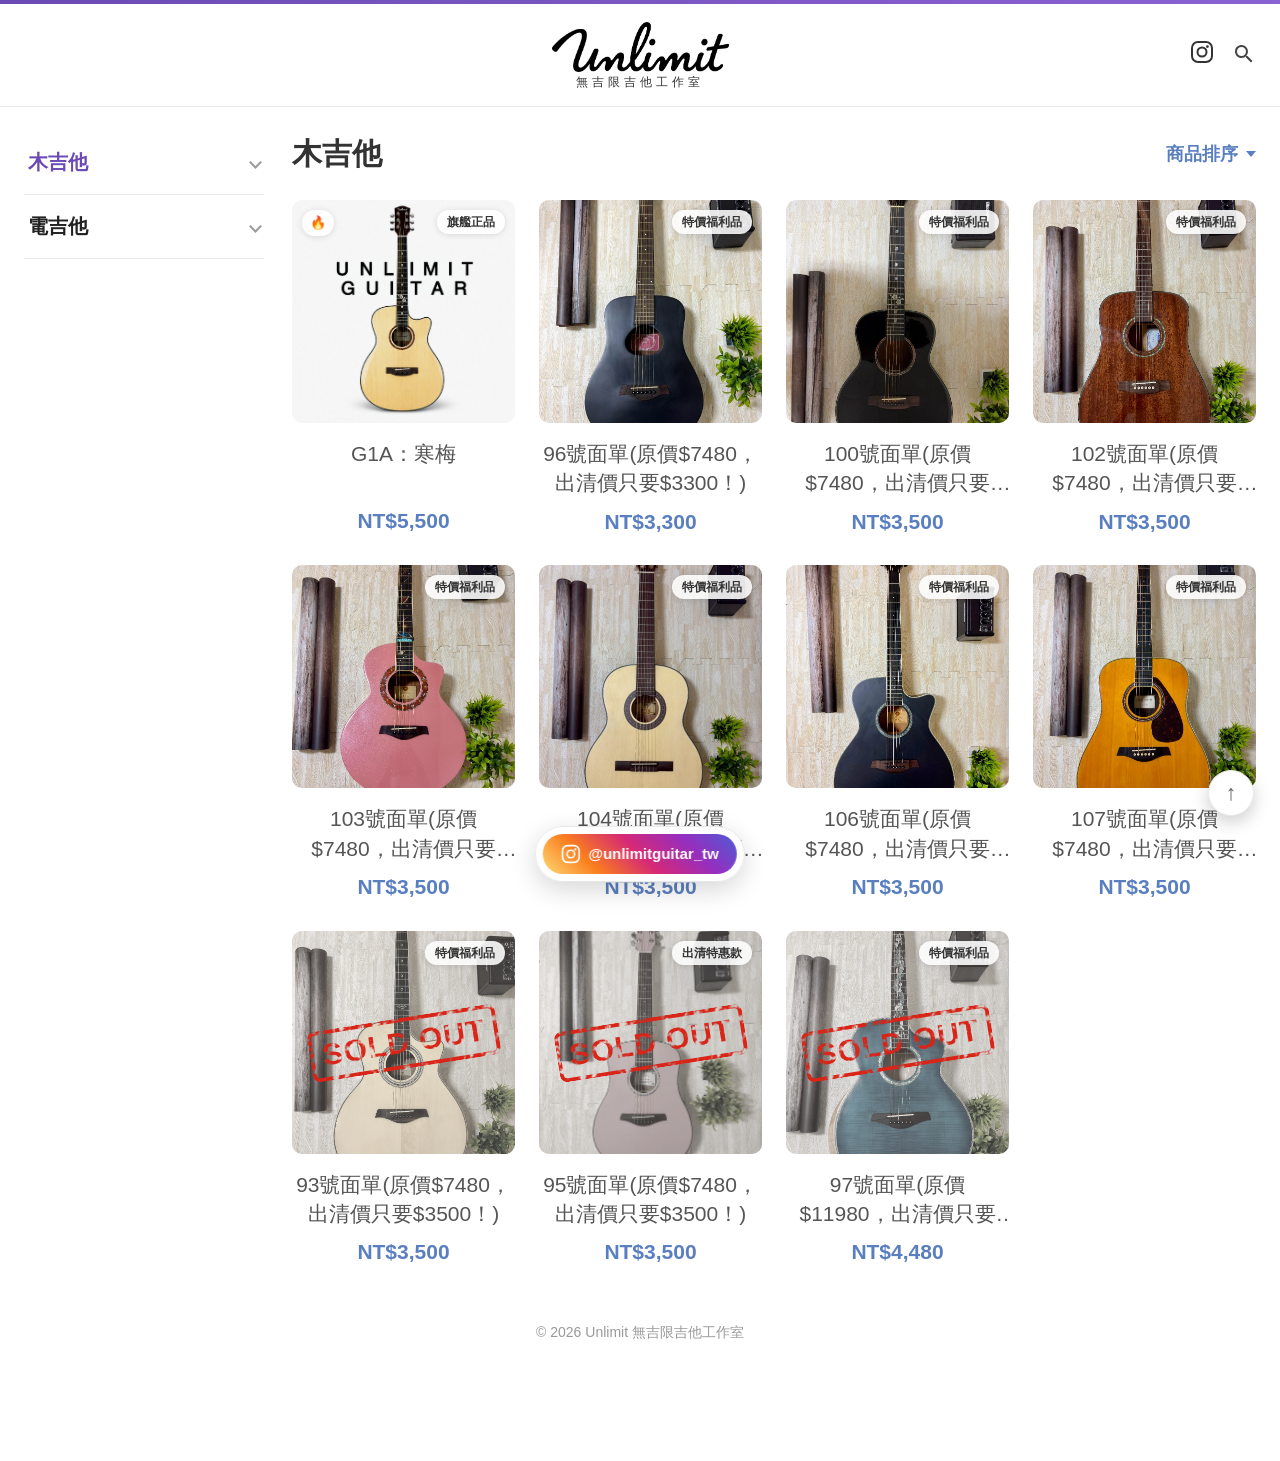
==== index.html @ d46586f3 "更新公開網站 (6c6b49b)" ====
<!DOCTYPE html>
<html lang="zh-Hant">
<head>
<meta charset="UTF-8">
<meta name="viewport" content="width=device-width, initial-scale=1.0">
<meta http-equiv="Cache-Control" content="no-store, must-revalidate">
<meta http-equiv="Pragma" content="no-cache">
<title>Unlimit｜吉他專賣</title>
<link rel="preconnect" href="https://fonts.googleapis.com">
<link rel="preconnect" href="https://fonts.gstatic.com" crossorigin>
<link href="https://fonts.googleapis.com/css2?family=Pacifico&family=Dancing+Script:wght@700&display=swap" rel="stylesheet">
<link rel="stylesheet" href="style.css?v=13">
</head>
<body>

<!-- 最上方紫色細線 -->
<div class="top-accent"></div>

<!-- ===== 頁首 Header ===== -->
<header class="site-header">
  <div class="header-inner">
    <!-- 中央 Logo -->
    <a href="#" class="logo">
      <img src="logo.png" alt="Unlimit" class="logo-img"
           onerror="this.style.display='none';this.nextElementSibling.style.display='block'">
      <span class="logo-main" style="display:none">Unlimit</span>
      <span class="logo-sub">無吉限吉他工作室</span>
    </a>

    <!-- 右上角圖示 -->
    <div class="header-icons">
      <a class="icon-btn" href="https://www.instagram.com/unlimitguitar_tw/" target="_blank" rel="noopener" title="Instagram">
        <svg viewBox="0 0 24 24"><rect x="2" y="2" width="20" height="20" rx="6" fill="none" stroke="currentColor" stroke-width="2"/><circle cx="12" cy="12" r="4.5" fill="none" stroke="currentColor" stroke-width="2"/><circle cx="17.4" cy="6.6" r="1.4" fill="currentColor"/></svg>
      </a>
      <button class="icon-btn" type="button" title="搜尋" id="searchBtn"
              aria-label="搜尋商品" aria-expanded="false" aria-controls="searchPanel">
        <svg viewBox="0 0 24 24"><path d="M15.5 14h-.8l-.3-.3a6.5 6.5 0 10-.7.7l.3.3v.8l5 5 1.5-1.5-5-5zm-6 0a4.5 4.5 0 110-9 4.5 4.5 0 010 9z"/></svg>
      </button>
    </div>
  </div>

  <div class="search-panel" id="searchPanel" hidden>
    <label for="searchInput">搜尋商品</label>
    <input id="searchInput" type="search" placeholder="輸入商品名稱、品牌或介紹關鍵字"
           autocomplete="off" enterkeyhint="search">
    <button type="button" id="searchClear">清除</button>
  </div>

</header>

<!-- ===== 主體 ===== -->
<div class="layout">

  <!-- 左側分類 Sidebar：只保留 木吉他 與 電吉他 -->
  <aside class="sidebar">
    <ul class="cat-list">
      <li class="active"><button>木吉他 <i class="chev"></i></button></li>
      <li><button>電吉他 <i class="chev"></i></button></li>
    </ul>
  </aside>

  <!-- 右側主內容 -->
  <main class="content">
    <div class="content-head">
      <h1 id="pageTitle">木吉他</h1>
      <div class="content-controls">
        <div class="sort-wrap">
          <button class="sort-btn" id="sortBtn">商品排序 <i class="caret"></i></button>
          <div class="sort-menu" id="sortMenu">
            <p class="sort-menu-title">商品排序</p>
            <button data-sort="num">商品編號：由小到大</button>
            <button data-sort="new">上架時間：由新到舊</button>
            <button data-sort="old">上架時間：由舊到新</button>
            <button data-sort="price-desc">價格：由高至低</button>
            <button data-sort="price-asc">價格：由低至高</button>
          </div>
        </div>
      </div>
    </div>

    <!-- 商品格 Grid -->
    <div class="product-grid" id="productGrid"><!-- JS 產生 --></div>
  </main>
</div>

<!-- ===== 頁尾 ===== -->
<!-- ===== 聯絡我們（漂浮在底端的精簡列） ===== -->
<div class="contact-bar" id="contact">
  <a class="cb-ig" href="https://www.instagram.com/unlimitguitar_tw/" target="_blank" rel="noopener">
    <svg viewBox="0 0 24 24" aria-hidden="true"><rect x="2" y="2" width="20" height="20" rx="6" fill="none" stroke="currentColor" stroke-width="2"/><circle cx="12" cy="12" r="4.5" fill="none" stroke="currentColor" stroke-width="2"/><circle cx="17.4" cy="6.6" r="1.4" fill="currentColor"/></svg>
    <span>@unlimitguitar_tw</span>
  </a>
</div>

<footer class="site-footer">
  <p>© 2026 Unlimit 無吉限吉他工作室</p>
</footer>

<!-- 商品詳情彈窗 -->
<div class="modal" id="detailModal">
  <div class="modal-box">
    <button class="modal-close" id="modalClose">×</button>
    <div class="modal-img" id="modalImg"></div>
    <div class="modal-info">
      <span class="modal-brand" id="modalBrand"></span>
      <h2 id="modalName"></h2>
      <p class="modal-price" id="modalPrice"></p>
      <p class="modal-desc" id="modalDesc"></p>
    </div>
  </div>
</div>

<!-- 右下角浮動按鈕 -->
<button class="float-top" id="toTop" title="回到頂端">↑</button>

<script src="db.js?v=3"></script>
<script src="data.js?v=5"></script>
<script src="app.js?v=13"></script>
</body>
</html>
---- style.css ----
/* ===== 基本設定 ===== */
* { margin: 0; padding: 0; box-sizing: border-box; }
:root{
  --purple:#6c4ab6;
  --ink:#333;
  --gray:#777;
  --line:#e8e8e8;
  --price:#5a7fc0;
  --bg:#fff;
}
body{
  font-family:"Noto Sans TC","PingFang TC","Microsoft JhengHei",sans-serif;
  color:var(--ink);
  background:var(--bg);
  line-height:1.5;
}
a{ color:inherit; text-decoration:none; }
button{ font-family:inherit; cursor:pointer; border:none; background:none; }

/* 最上方紫色細線 */
.top-accent{ height:4px; background:linear-gradient(90deg,#6c4ab6,#8a63d2); }

/* ===== Header ===== */
.site-header{ background:#fff; border-bottom:1px solid var(--line); position:sticky; top:0; z-index:50; }
.header-inner{
  position:relative; display:flex; justify-content:center; align-items:center;
  padding:18px 24px;
}
.logo{ text-align:center; line-height:1; }
.logo-img{ display:block; height:50px; width:auto; max-width:240px; margin:0 auto; object-fit:contain; }
.logo-main{
  display:block; font-weight:400; color:#000; letter-spacing:1px; font-size:34px;
  font-family:"Pacifico","Dancing Script","Brush Script MT",cursive;
}
.logo-sub{ display:block; font-size:12px; color:#333; letter-spacing:4px; margin-top:4px; }

.header-icons{ position:absolute; right:24px; display:flex; gap:18px; }
.icon-btn svg{ width:24px; height:24px; fill:#444; transition:fill .15s; }
.icon-btn:hover svg{ fill:var(--purple); }
.search-panel{
  display:flex; align-items:center; gap:10px; max-width:720px; margin:0 auto; padding:0 24px 16px;
}
.search-panel[hidden]{ display:none; }
.search-panel label{
  position:absolute; width:1px; height:1px; padding:0; margin:-1px; overflow:hidden;
  clip:rect(0,0,0,0); white-space:nowrap; border:0;
}
.search-panel input{
  flex:1; min-width:0; border:1px solid #d7d1e4; border-radius:999px; padding:11px 16px;
  font:inherit; color:var(--ink); background:#fff; outline:none;
}
.search-panel input:focus{ border-color:var(--purple); box-shadow:0 0 0 3px rgba(108,74,182,.12); }
.search-panel button{
  flex-shrink:0; color:var(--purple); font-weight:700; padding:9px 8px;
}

/* 主導覽列 */
.main-nav{ border-top:1px solid var(--line); }
.main-nav ul{
  list-style:none; display:flex; flex-wrap:wrap; justify-content:center;
  gap:6px 30px; padding:14px 24px; max-width:1200px; margin:0 auto;
}
.main-nav a{
  font-size:18px; font-weight:700; color:#2b2b2b; display:flex; align-items:center; gap:6px;
  padding:6px 2px;
}
.main-nav a:hover{ color:var(--purple); }
.main-nav li:first-child a{ font-weight:800; }

.caret{ width:0; height:0; border-left:5px solid transparent; border-right:5px solid transparent; border-top:6px solid currentColor; display:inline-block; }

/* ===== Layout ===== */
.layout{ display:flex; max-width:1320px; margin:0 auto; padding:24px; gap:28px; align-items:flex-start; }

/* 左側分類 */
.sidebar{ width:240px; flex-shrink:0; }
.cat-list{ list-style:none; }
.cat-list li{ border-bottom:1px solid var(--line); }
.cat-list button{
  width:100%; display:flex; justify-content:space-between; align-items:center;
  padding:18px 4px; font-size:20px; font-weight:700; color:#222; text-align:left;
}
.cat-list li.active button{ color:var(--purple); }
.cat-list button:hover{ color:var(--purple); }
.chev{ width:9px; height:9px; border-right:2px solid #999; border-bottom:2px solid #999; transform:rotate(45deg); }

/* ===== 主內容 ===== */
.content{ flex:1; min-width:0; }
.content-head{ display:flex; justify-content:space-between; align-items:center; flex-wrap:wrap; gap:12px; margin-bottom:24px; }
.content-head h1{ font-size:30px; font-weight:800; }
.content-controls{ display:flex; align-items:center; gap:28px; }

.sort-wrap{ position:relative; }
.sort-btn{ color:var(--price); font-size:18px; font-weight:600; display:flex; align-items:center; gap:8px; }
.sort-menu{
  position:absolute; right:0; top:130%; width:230px; background:#fff;
  box-shadow:0 8px 30px rgba(0,0,0,.15); border-radius:6px; padding:18px 0; display:none; z-index:40;
}
.sort-menu.open{ display:block; }
.sort-menu-title{ font-weight:700; padding:6px 22px 14px; font-size:16px; }
.sort-menu button{ display:block; width:100%; text-align:left; padding:12px 22px; font-size:15px; color:#444; }
.sort-menu button:hover{ background:#f5f2fb; color:var(--purple); }

.per-page{ font-size:18px; color:#444; display:flex; align-items:center; gap:8px; }
.per-page strong{ font-weight:800; }

/* 商品格 */
.product-grid{ display:grid; grid-template-columns:repeat(4,1fr); gap:28px 24px; }
.product-empty{ grid-column:1/-1; color:#888; padding:28px 4px; text-align:center; }
.card{ cursor:pointer; }
.card:focus-visible{ outline:3px solid rgba(108,74,182,.35); outline-offset:4px; border-radius:10px; }
.card-img{
  width:100%; aspect-ratio:1/1; border-radius:10px; overflow:hidden;
  background:#efe9e1; display:flex; align-items:center; justify-content:center;
  position:relative; transition:transform .2s, box-shadow .2s;
}
.card-img img{
  width:100%; height:100%; object-fit:cover; object-position:center; display:block;
}
.card:hover .card-img{ transform:translateY(-4px); box-shadow:0 10px 24px rgba(0,0,0,.12); }
.card-img svg{ width:62%; height:62%; }
.card-tag{
  position:absolute; top:10px; right:10px; font-size:12px; font-weight:700; color:#333;
  background:rgba(255,255,255,.88); padding:3px 10px; border-radius:999px;
  box-shadow:0 1px 6px rgba(0,0,0,.12);
}
.card-pin{
  position:absolute; top:10px; left:10px; font-size:13px;
  background:rgba(255,255,255,.88); padding:3px 8px; border-radius:999px;
  box-shadow:0 1px 6px rgba(0,0,0,.12);
}

/* 已售出：照片轉灰 + 斜放的紅色 SOLD OUT 印章（SVG 噪點遮罩做出磨損感） */
.is-sold img{ filter:grayscale(.7) opacity(.75); }
.is-sold svg{ opacity:.45; }
.sold-strip{
  position:absolute; left:50%; top:50%;
  transform:translate(-50%,-50%) rotate(-9deg);
  color:#d92418; border:3px solid #d92418; border-radius:9px;
  font-family:"Arial Black","Arial Bold",Arial,sans-serif;
  font-weight:900; font-size:26px; letter-spacing:1px; line-height:1;
  padding:8px 12px; white-space:nowrap; z-index:2; pointer-events:none;
  -webkit-mask-image:url("data:image/svg+xml,%3Csvg%20xmlns='http://www.w3.org/2000/svg'%20width='240'%20height='100'%3E%3Cfilter%20id='n'%3E%3CfeTurbulence%20type='fractalNoise'%20baseFrequency='0.12'%20numOctaves='3'%20seed='4'/%3E%3CfeColorMatrix%20type='matrix'%20values='0%200%200%200%201%200%200%200%200%201%200%200%200%200%201%206%200%200%200%20-1.8'/%3E%3C/filter%3E%3Crect%20width='240'%20height='100'%20filter='url(%23n)'/%3E%3C/svg%3E");
  mask-image:url("data:image/svg+xml,%3Csvg%20xmlns='http://www.w3.org/2000/svg'%20width='240'%20height='100'%3E%3Cfilter%20id='n'%3E%3CfeTurbulence%20type='fractalNoise'%20baseFrequency='0.12'%20numOctaves='3'%20seed='4'/%3E%3CfeColorMatrix%20type='matrix'%20values='0%200%200%200%201%200%200%200%200%201%200%200%200%200%201%206%200%200%200%20-1.8'/%3E%3C/filter%3E%3Crect%20width='240'%20height='100'%20filter='url(%23n)'/%3E%3C/svg%3E");
  -webkit-mask-size:cover; mask-size:cover;
}
/* 印章大小跟著照片框縮放（佔寬約九成），新舊手機/電腦都適用 */
.card-img, .modal-img, .ac-img{ container-type:inline-size; }
@supports (font-size: 1cqw){
  .sold-strip{
    font-size:13.5cqw; letter-spacing:0.5cqw;
    border-width:2.1cqw; border-radius:3.4cqw; padding:2.8cqw 4cqw;
  }
}
.card-name{ text-align:center; margin-top:16px; font-size:21px; color:#555; line-height:1.4; min-height:58px;
  display:-webkit-box; -webkit-line-clamp:2; -webkit-box-orient:vertical; overflow:hidden; }
.card-price{ text-align:center; margin-top:8px; font-size:21px; font-weight:800; color:var(--price); }

/* ===== Footer ===== */
/* 聯絡我們（漂浮在底端的精簡列） */
.contact-bar{
  position:fixed; left:50%; transform:translateX(-50%); bottom:18px; z-index:70;
  display:flex; align-items:center;
  background:rgba(255,255,255,.96); backdrop-filter:blur(6px);
  border:1px solid var(--line); border-radius:999px;
  padding:7px; box-shadow:0 8px 26px rgba(0,0,0,.16);
  max-width:calc(100% - 32px);
}
.cb-ig{
  display:inline-flex; align-items:center; gap:8px; padding:9px 18px; border-radius:999px;
  color:#fff; font-size:15px; font-weight:700; white-space:nowrap;
  background:linear-gradient(45deg,#feda75,#fa7e1e,#d62976,#962fbf,#4f5bd5);
  transition:filter .15s;
}
.cb-ig:hover{ filter:brightness(1.06); }
.cb-ig svg{ width:20px; height:20px; }

.site-footer{ text-align:center; padding:30px 24px; color:#999; font-size:14px; }
body{ padding-bottom:88px; }

/* 浮動按鈕 */
.float-chat,.float-top{ position:fixed; right:26px; z-index:60; border-radius:50%; box-shadow:0 6px 18px rgba(0,0,0,.2); }
.float-chat{ bottom:30px; width:58px; height:58px; background:#3b9ae1; display:flex; align-items:center; justify-content:center; }
.float-chat svg{ width:28px; height:28px; fill:#fff; }
.float-top{ bottom:84px; width:46px; height:46px; background:#fff; border:1px solid var(--line); font-size:22px; color:#666; }
.float-top:hover{ color:var(--purple); }

/* ===== 商品詳情彈窗 ===== */
.admin-link{ display:flex; align-items:center; font-size:14px; font-weight:700; color:#888; border:1px solid var(--line); border-radius:6px; padding:4px 8px; }
.admin-link:hover{ color:var(--purple); border-color:var(--purple); }
.modal{ position:fixed; inset:0; background:rgba(0,0,0,.5); display:none; align-items:center; justify-content:center; z-index:100; padding:20px; }
.modal.open{ display:flex; }
.modal-box{ background:#fff; border-radius:14px; max-width:780px; width:100%; position:relative; max-height:90vh; overflow:auto; display:flex; }
.modal-close{ position:absolute; top:8px; right:16px; font-size:32px; color:#999; line-height:1; background:none; border:none; z-index:2; }
.modal-close:hover{ color:#333; }
.modal-img{ flex:0 0 46%; background:#efe9e1; display:flex; align-items:center; justify-content:center; min-height:300px; position:relative; overflow:hidden; }
.gal-btn{
  position:absolute; top:50%; transform:translateY(-50%); width:38px; height:38px; border-radius:50%;
  background:rgba(255,255,255,.92); color:#333; font-size:24px; line-height:1;
  box-shadow:0 2px 10px rgba(0,0,0,.18); display:flex; align-items:center; justify-content:center;
}
.gal-btn:hover{ background:#fff; color:var(--purple); }
.gal-prev{ left:10px; }
.gal-next{ right:10px; }
.gal-dots{ position:absolute; bottom:10px; left:0; right:0; display:flex; justify-content:center; gap:7px; }
.gal-dots span{ width:8px; height:8px; border-radius:50%; background:rgba(255,255,255,.7); border:1px solid rgba(0,0,0,.15); }
.gal-dots span.on{ background:var(--purple); border-color:var(--purple); }
.modal-img svg{ width:70%; }
.modal-img img{ width:100%; height:100%; object-fit:cover; }
.modal-info{ flex:1; padding:34px 30px; }
.modal-brand{ display:inline-block; font-size:14px; font-weight:700; color:#fff; background:var(--purple); padding:3px 12px; border-radius:999px; }
.modal-info h2{ font-size:24px; margin:14px 0 10px; line-height:1.4; }
.modal-price{ font-size:26px; font-weight:800; color:var(--price); margin-bottom:18px; }
.modal-desc{ font-size:16px; color:#555; line-height:1.8; white-space:pre-wrap; }
@media(max-width:620px){
  .modal{ align-items:flex-end; padding:0; }
  .modal-box{
    flex-direction:column; max-width:none; border-radius:18px 18px 0 0;
    max-height:90vh; animation:sheetUp .22s ease;
  }
  .modal-img{ flex:none; min-height:210px; }
  .modal-info{ padding:24px 22px 36px; }
  .modal-info h2{ font-size:20px; }
  .modal-price{ font-size:22px; }
}
@keyframes sheetUp{ from{ transform:translateY(48px); opacity:.5; } to{ transform:translateY(0); opacity:1; } }

/* ===== RWD（手機優先） ===== */
@media(max-width:1100px){ .product-grid{ grid-template-columns:repeat(3,1fr); } }
@media(max-width:860px){
  .layout{ flex-direction:column; padding:14px 16px; gap:14px; }
  .header-inner{ padding:12px 16px; }
  .search-panel{ padding:0 16px 12px; }
  .logo-img{ height:38px; }
  .logo-sub{ font-size:11px; letter-spacing:3px; margin-top:3px; }

  /* 分類改成橫向膠囊按鈕 */
  .sidebar{ width:100%; }
  .cat-list{ display:flex; gap:10px; }
  .cat-list li{ flex:1; border-bottom:none; }
  .cat-list button{
    justify-content:center; padding:12px 6px; font-size:17px;
    border:1.5px solid var(--line); border-radius:999px; color:#555;
  }
  .cat-list li.active button{ background:#f3eefc; border-color:var(--purple); }
  .chev{ display:none; }

  .content-head{ margin-bottom:16px; }
  .content-head h1{ font-size:24px; }
  .product-grid{ grid-template-columns:repeat(2,1fr); gap:20px 12px; }
  .card-img{ border-radius:12px; }
  .card-name{ font-size:15px; min-height:44px; margin-top:10px; }
  .card-price{ font-size:17px; margin-top:5px; }
}
@media(max-width:520px){
  .product-grid{ gap:18px 10px; }
  .card-name{ font-size:14px; min-height:40px; }
  .card-price{ font-size:16px; }
}
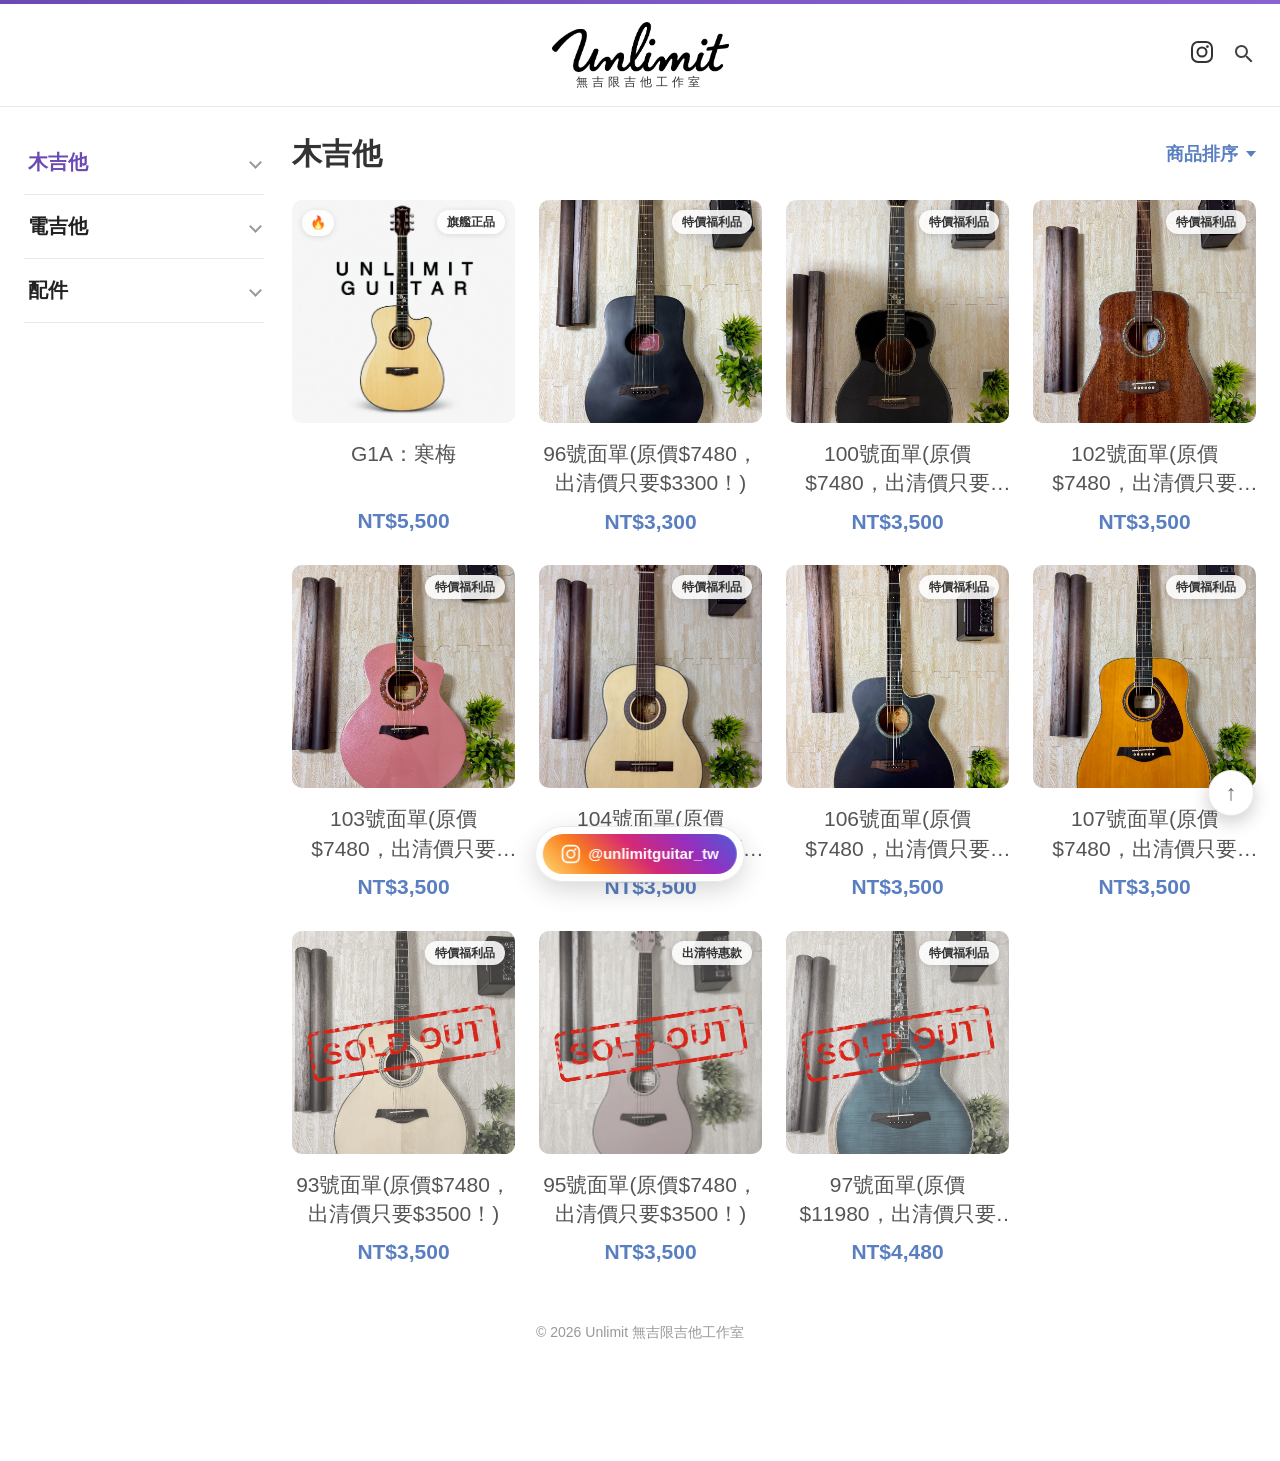
==== commit 93496f6c: "更新公開網站 (f50a457)" ====
--- a/index.html
+++ b/index.html
@@ -51,11 +51,12 @@
 <!-- ===== 主體 ===== -->
 <div class="layout">
 
-  <!-- 左側分類 Sidebar：只保留 木吉他 與 電吉他 -->
+  <!-- 商品分類 -->
   <aside class="sidebar">
     <ul class="cat-list">
-      <li class="active"><button>木吉他 <i class="chev"></i></button></li>
-      <li><button>電吉他 <i class="chev"></i></button></li>
+      <li class="active" data-cat="acoustic"><button>木吉他 <i class="chev"></i></button></li>
+      <li data-cat="electric"><button>電吉他 <i class="chev"></i></button></li>
+      <li data-cat="accessories"><button>配件 <i class="chev"></i></button></li>
     </ul>
   </aside>
 
@@ -115,6 +116,6 @@
 
 <script src="db.js?v=3"></script>
 <script src="data.js?v=5"></script>
-<script src="app.js?v=13"></script>
+<script src="app.js?v=14"></script>
 </body>
 </html>
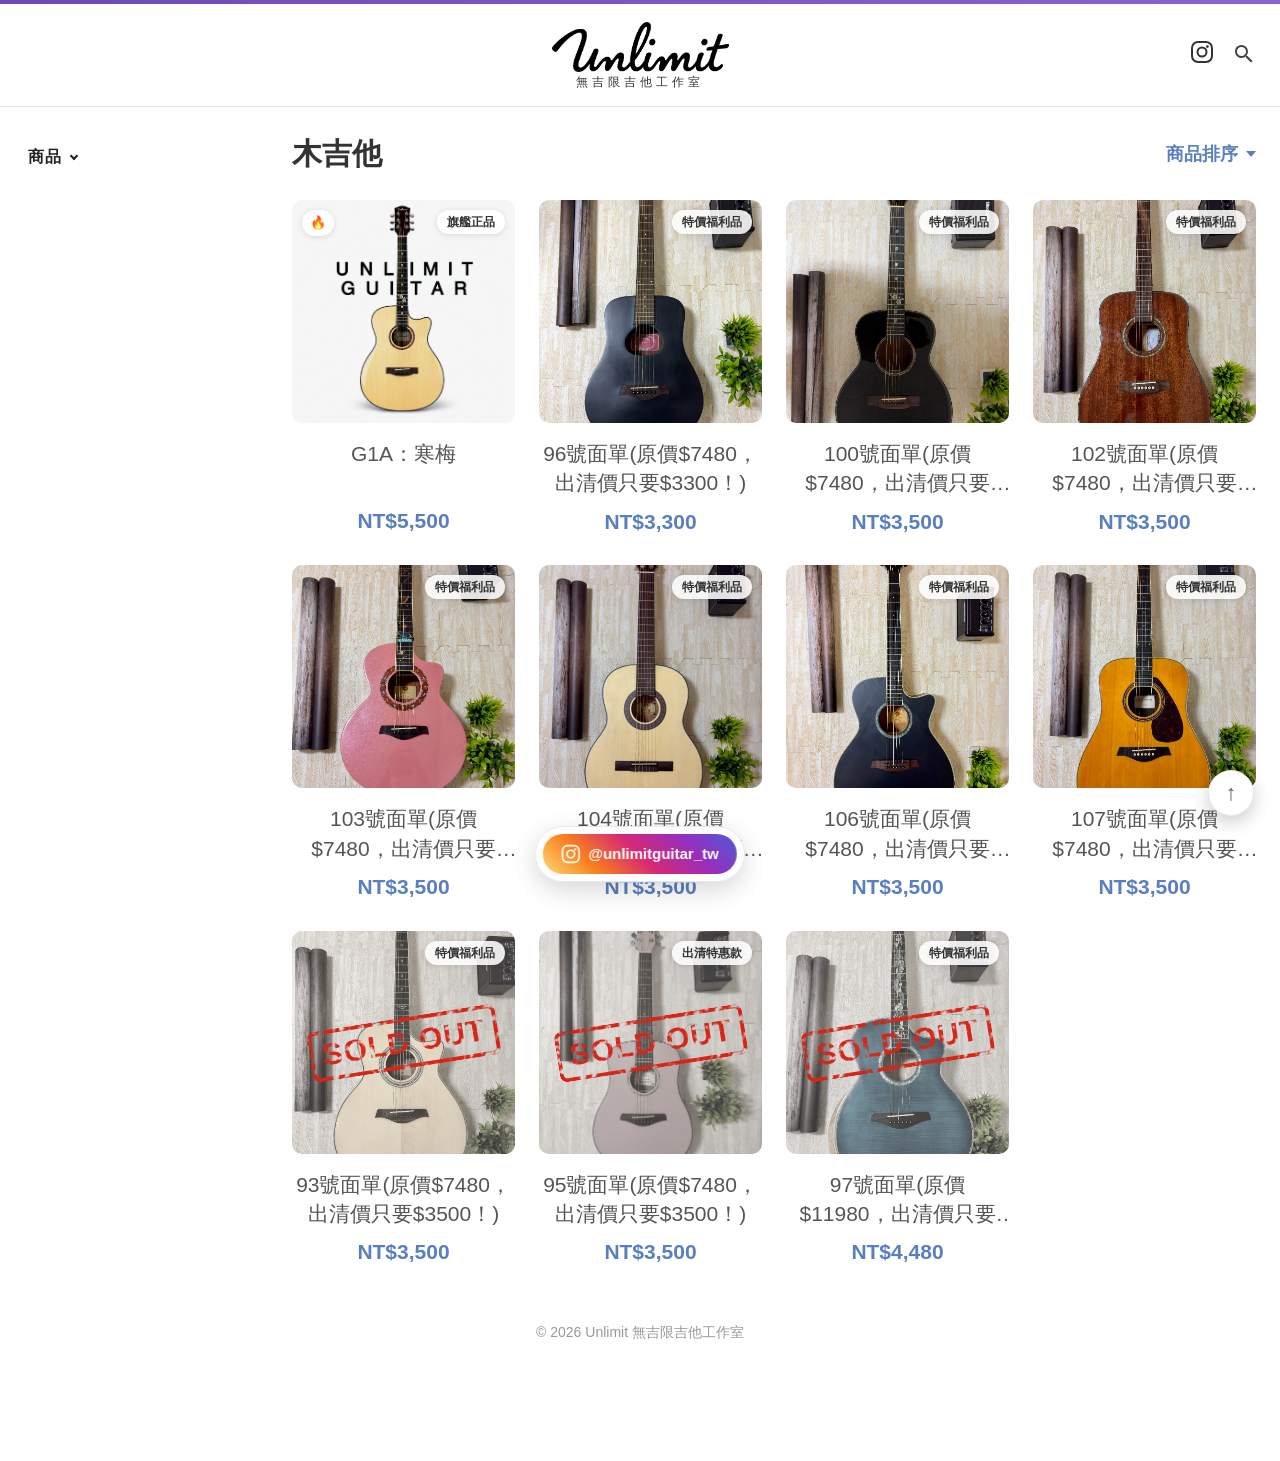
==== commit 25ffc97b: "更新公開網站 (b73cabc)" ====
--- a/index.html
+++ b/index.html
@@ -9,7 +9,7 @@
 <link rel="preconnect" href="https://fonts.googleapis.com">
 <link rel="preconnect" href="https://fonts.gstatic.com" crossorigin>
 <link href="https://fonts.googleapis.com/css2?family=Pacifico&family=Dancing+Script:wght@700&display=swap" rel="stylesheet">
-<link rel="stylesheet" href="style.css?v=13">
+<link rel="stylesheet" href="style.css?v=14">
 </head>
 <body>
 
@@ -53,11 +53,16 @@
 
   <!-- 商品分類 -->
   <aside class="sidebar">
-    <ul class="cat-list">
-      <li class="active" data-cat="acoustic"><button>木吉他 <i class="chev"></i></button></li>
-      <li data-cat="electric"><button>電吉他 <i class="chev"></i></button></li>
-      <li data-cat="accessories"><button>配件 <i class="chev"></i></button></li>
-    </ul>
+    <nav aria-label="網站導覽">
+      <details class="nav-dropdown" id="productNav">
+        <summary>商品 <i class="chev" aria-hidden="true"></i></summary>
+        <ul class="cat-list">
+          <li class="active" data-cat="acoustic"><button type="button" aria-current="true">木吉他</button></li>
+          <li data-cat="electric"><button type="button">電吉他</button></li>
+          <li data-cat="accessories"><button type="button">配件</button></li>
+        </ul>
+      </details>
+    </nav>
   </aside>
 
   <!-- 右側主內容 -->
@@ -116,6 +121,6 @@
 
 <script src="db.js?v=3"></script>
 <script src="data.js?v=5"></script>
-<script src="app.js?v=14"></script>
+<script src="app.js?v=15"></script>
 </body>
 </html>
--- a/style.css
+++ b/style.css
@@ -74,14 +74,22 @@
 
 /* 左側分類 */
 .sidebar{ width:240px; flex-shrink:0; }
-.cat-list{ list-style:none; }
-.cat-list li{ border-bottom:1px solid var(--line); }
+.nav-dropdown{ position:relative; }
+.nav-dropdown summary{ list-style:none; cursor:pointer; display:flex; align-items:center; gap:10px; width:fit-content; padding:14px 4px; font-size:16px; font-weight:700; letter-spacing:.04em; color:#222; }
+.nav-dropdown summary::-webkit-details-marker{ display:none; }
+.nav-dropdown summary:hover{ color:var(--purple); }
+.nav-dropdown summary:focus-visible,.cat-list button:focus-visible{ outline:2px solid var(--purple); outline-offset:3px; }
+.nav-dropdown .chev{ width:6px; height:6px; border-color:currentColor; margin-top:-3px; transition:transform .15s; }
+.nav-dropdown[open] summary{ box-shadow:0 3px 0 var(--purple); }
+.nav-dropdown[open] .chev{ transform:rotate(225deg); margin-top:3px; }
+.cat-list{ list-style:none; position:absolute; top:100%; left:0; width:240px; max-width:calc(100vw - 32px); margin:3px 0 0; padding:12px 0; background:#fff; box-shadow:0 8px 24px rgba(0,0,0,.1); z-index:45; }
+.cat-list li{ border:0; }
 .cat-list button{
   width:100%; display:flex; justify-content:space-between; align-items:center;
-  padding:18px 4px; font-size:20px; font-weight:700; color:#222; text-align:left;
+  padding:16px 24px; font-size:16px; font-weight:700; color:#222; text-align:left; letter-spacing:.04em;
 }
 .cat-list li.active button{ color:var(--purple); }
-.cat-list button:hover{ color:var(--purple); }
+.cat-list button:hover{ color:var(--purple); background:#f8f6fc; }
 .chev{ width:9px; height:9px; border-right:2px solid #999; border-bottom:2px solid #999; transform:rotate(45deg); }
 
 /* ===== 主內容 ===== */
@@ -234,16 +242,8 @@
   .logo-img{ height:38px; }
   .logo-sub{ font-size:11px; letter-spacing:3px; margin-top:3px; }
 
-  /* 分類改成橫向膠囊按鈕 */
+  /* 手機維持相同的商品下拉導覽 */
   .sidebar{ width:100%; }
-  .cat-list{ display:flex; gap:10px; }
-  .cat-list li{ flex:1; border-bottom:none; }
-  .cat-list button{
-    justify-content:center; padding:12px 6px; font-size:17px;
-    border:1.5px solid var(--line); border-radius:999px; color:#555;
-  }
-  .cat-list li.active button{ background:#f3eefc; border-color:var(--purple); }
-  .chev{ display:none; }
 
   .content-head{ margin-bottom:16px; }
   .content-head h1{ font-size:24px; }
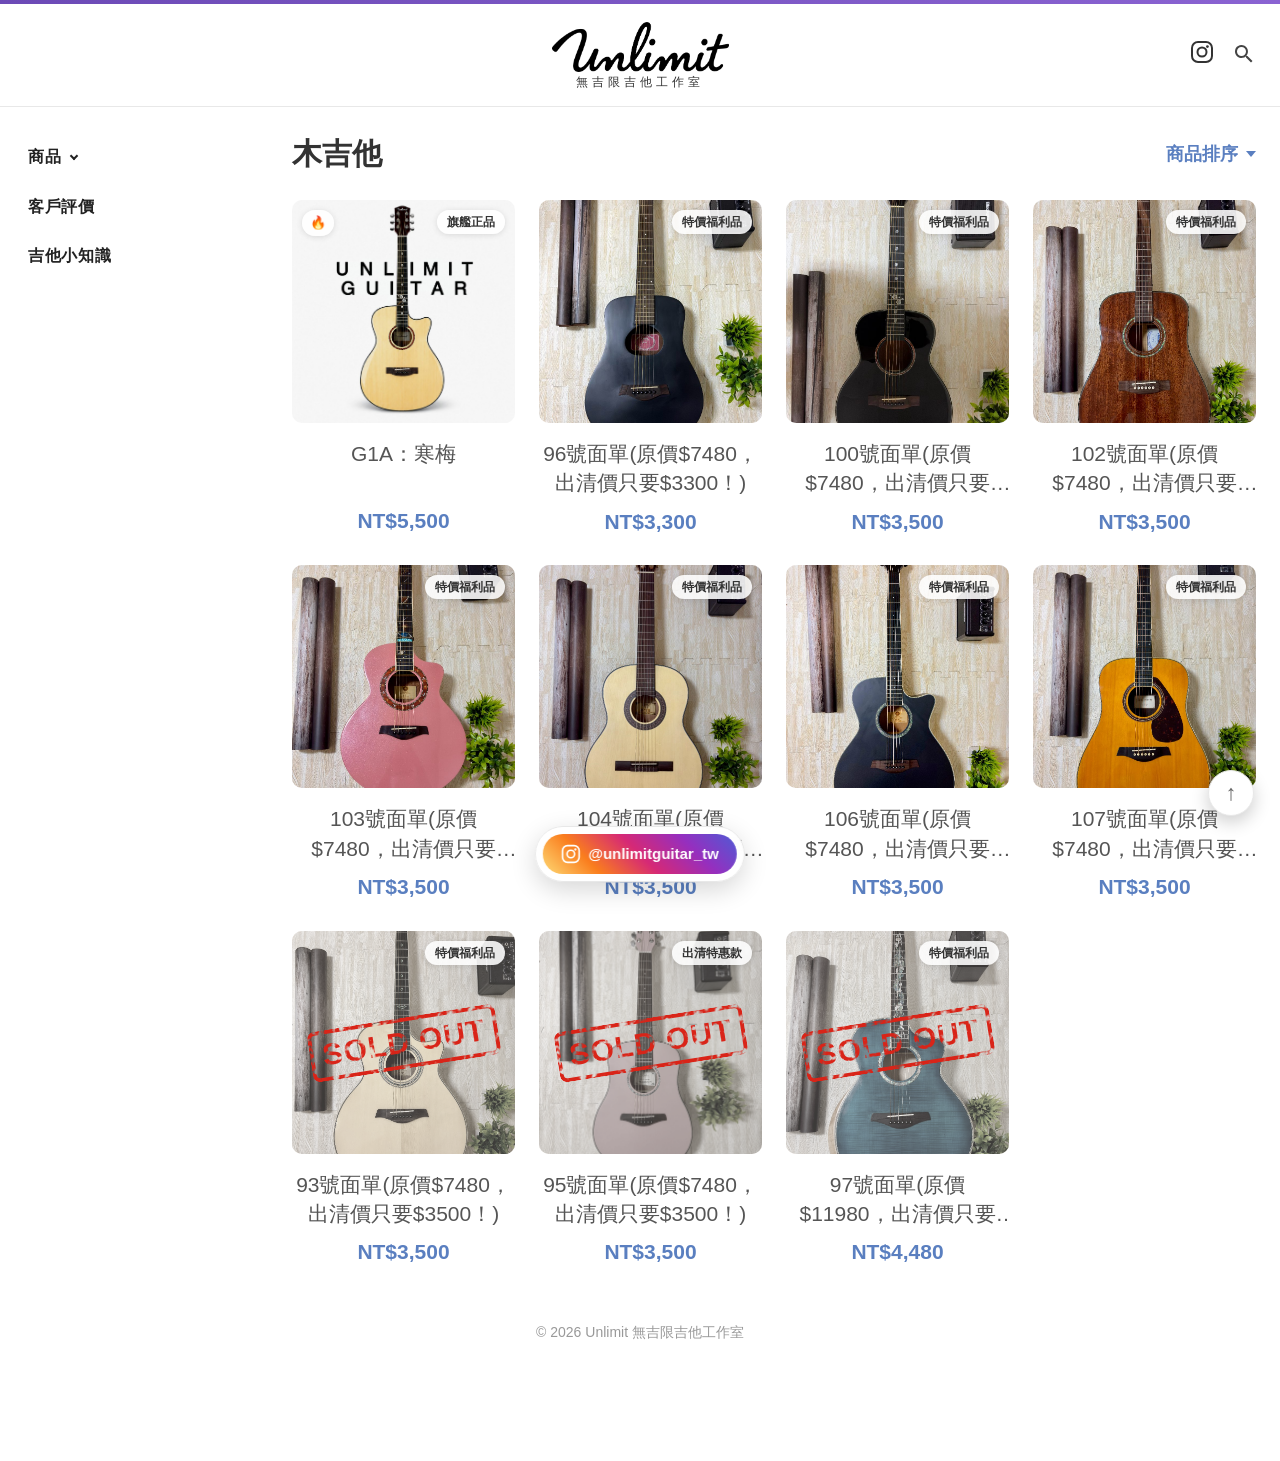
==== commit e511fe56: "更新公開網站 (71e1ef3)" ====
--- a/index.html
+++ b/index.html
@@ -9,7 +9,7 @@
 <link rel="preconnect" href="https://fonts.googleapis.com">
 <link rel="preconnect" href="https://fonts.gstatic.com" crossorigin>
 <link href="https://fonts.googleapis.com/css2?family=Pacifico&family=Dancing+Script:wght@700&display=swap" rel="stylesheet">
-<link rel="stylesheet" href="style.css?v=14">
+<link rel="stylesheet" href="style.css?v=15">
 </head>
 <body>
 
@@ -62,6 +62,8 @@
           <li data-cat="accessories"><button type="button">配件</button></li>
         </ul>
       </details>
+      <button type="button" class="nav-section" data-section="reviews">客戶評價</button>
+      <button type="button" class="nav-section" data-section="knowledge">吉他小知識</button>
     </nav>
   </aside>
 
@@ -121,6 +123,6 @@
 
 <script src="db.js?v=3"></script>
 <script src="data.js?v=5"></script>
-<script src="app.js?v=15"></script>
+<script src="app.js?v=16"></script>
 </body>
 </html>
--- a/style.css
+++ b/style.css
@@ -74,6 +74,11 @@
 
 /* 左側分類 */
 .sidebar{ width:240px; flex-shrink:0; }
+.nav-section{ display:block; text-align:left; padding:14px 4px; font-size:16px; font-weight:700; letter-spacing:.04em; color:#222; }
+.nav-section:hover,.nav-section[aria-current="page"]{ color:var(--purple); }
+.nav-section:focus-visible{ outline:2px solid var(--purple); outline-offset:3px; }
+.info-empty{ grid-column:1/-1; padding:32px 24px; border:1px solid var(--line); border-radius:12px; color:#666; line-height:1.8; }
+.icon-btn[hidden]{ display:none; }
 .nav-dropdown{ position:relative; }
 .nav-dropdown summary{ list-style:none; cursor:pointer; display:flex; align-items:center; gap:10px; width:fit-content; padding:14px 4px; font-size:16px; font-weight:700; letter-spacing:.04em; color:#222; }
 .nav-dropdown summary::-webkit-details-marker{ display:none; }
@@ -244,6 +249,7 @@
 
   /* 手機維持相同的商品下拉導覽 */
   .sidebar{ width:100%; }
+  .sidebar nav{ display:flex; align-items:flex-start; gap:20px; flex-wrap:wrap; }
 
   .content-head{ margin-bottom:16px; }
   .content-head h1{ font-size:24px; }
